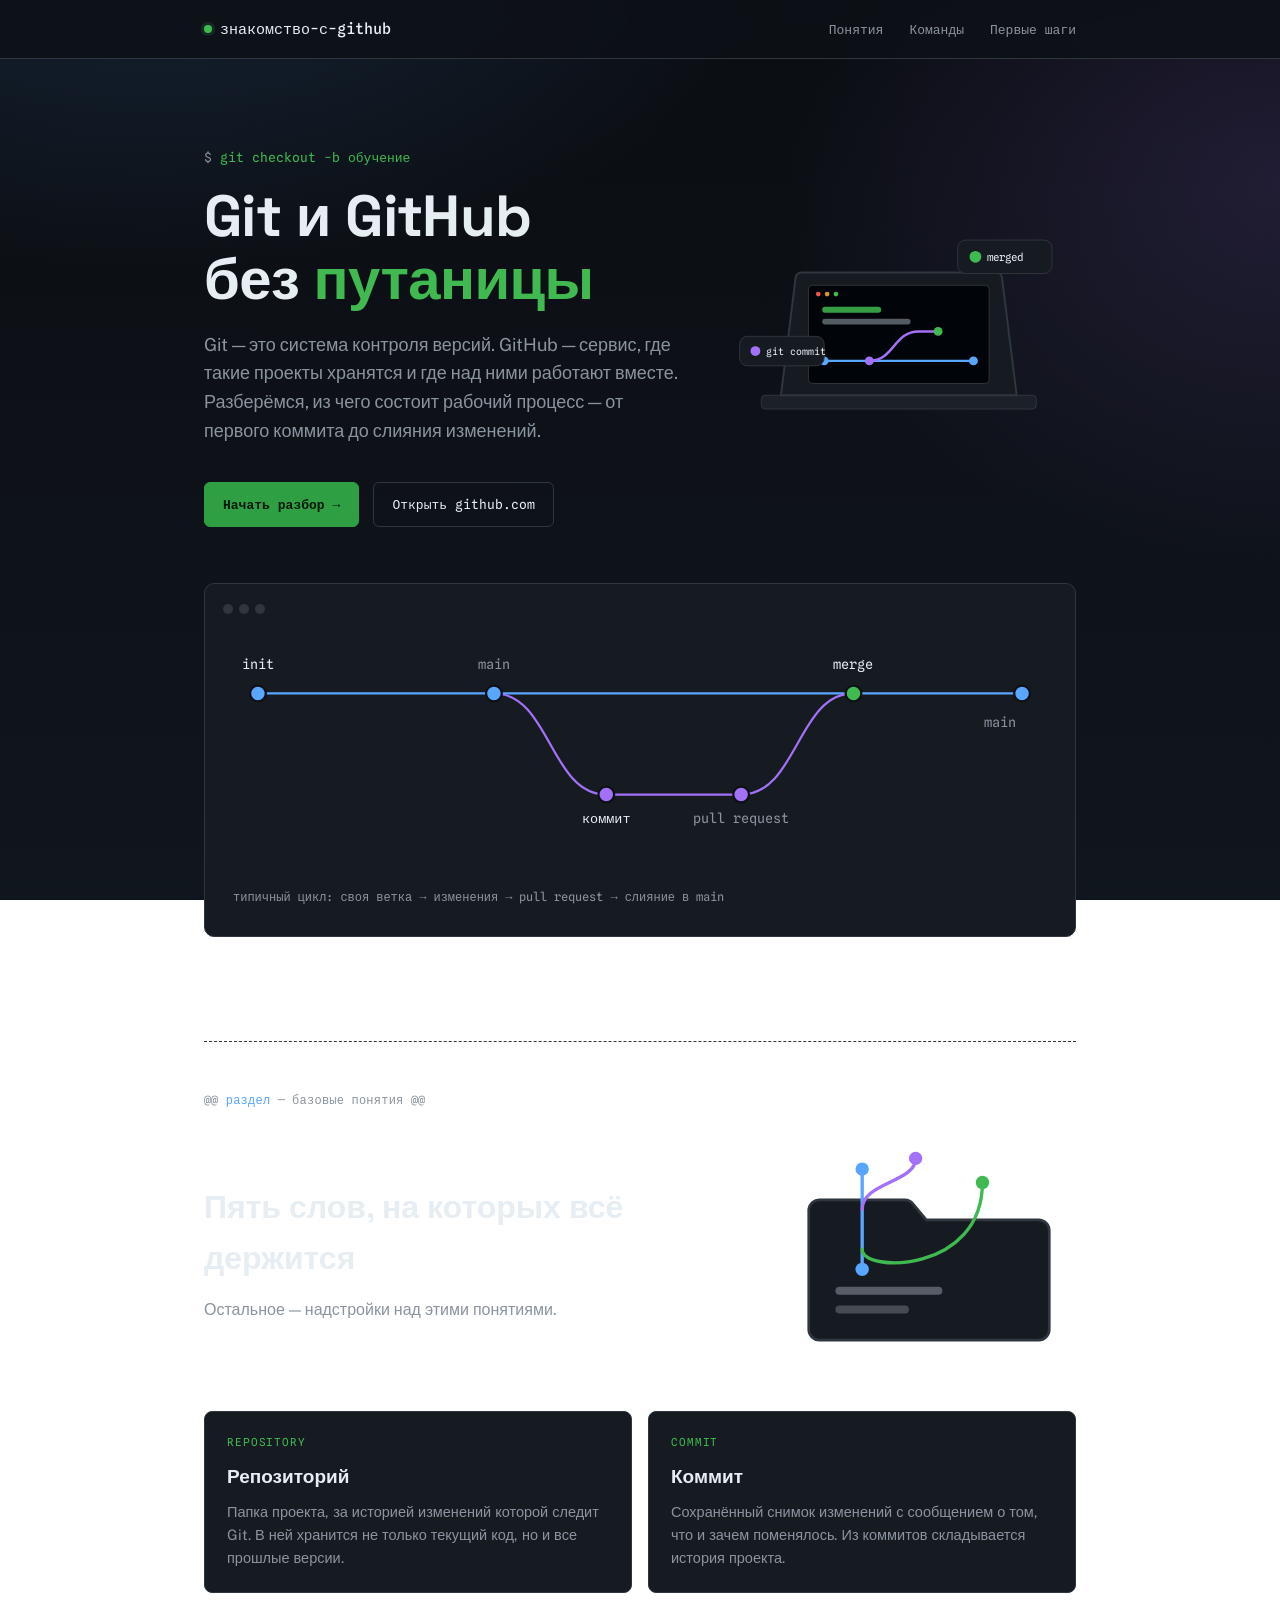
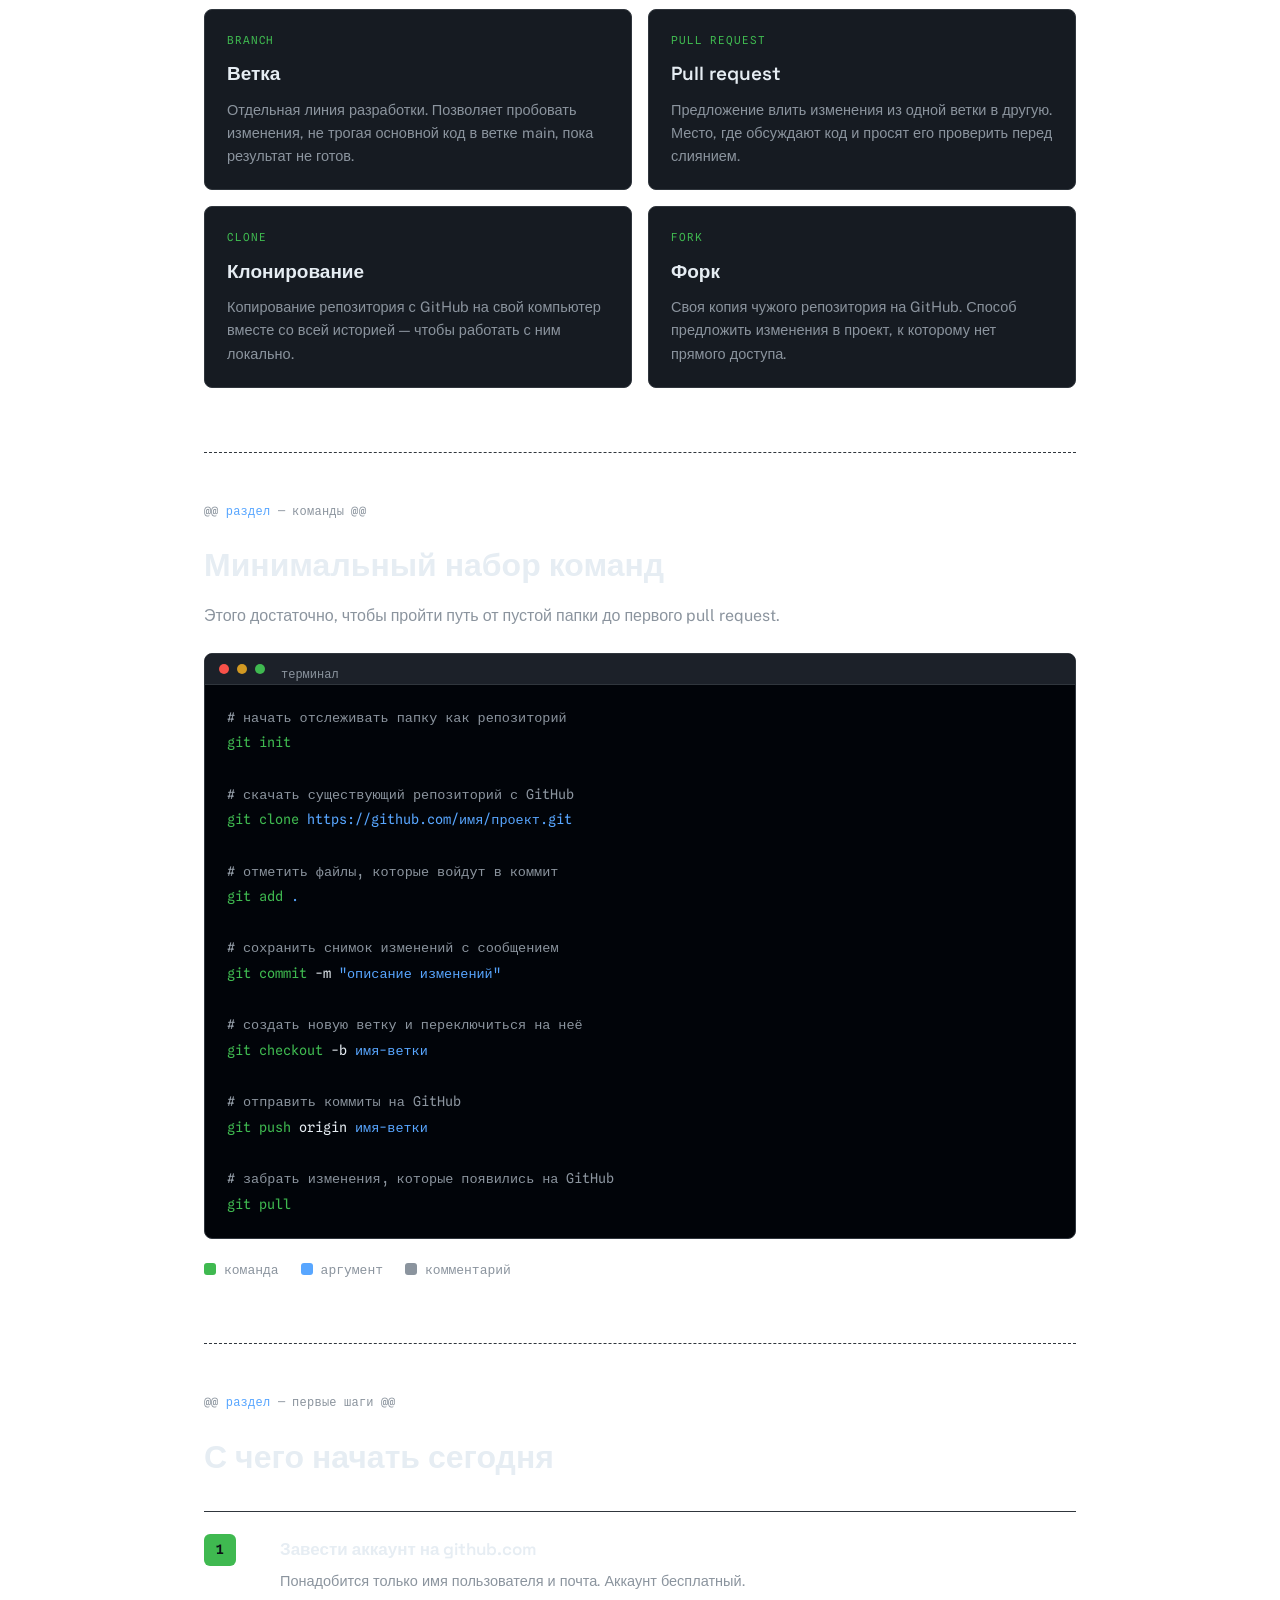
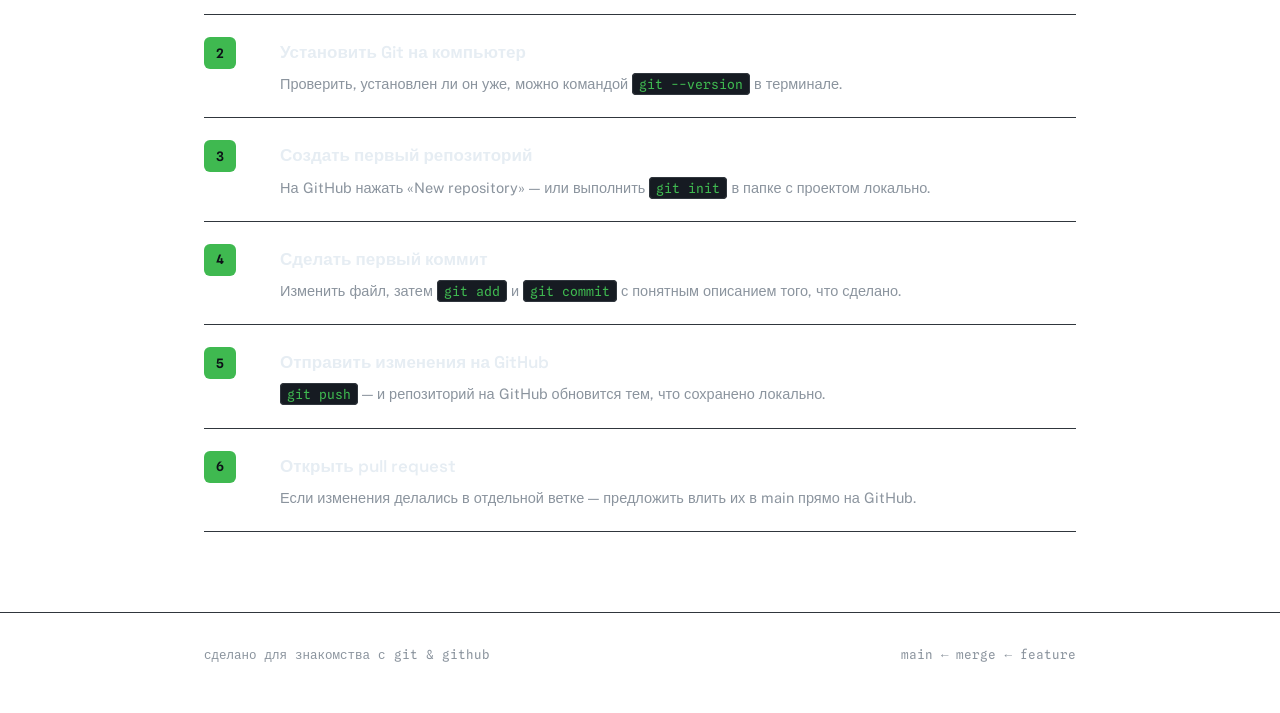
==== index.html @ be8cd232 "Add files via upload" ====
<!DOCTYPE html>
<html lang="ru">
<head>
<meta charset="UTF-8">
<meta name="viewport" content="width=device-width, initial-scale=1.0">
<title>Знакомство с GitHub</title>
<meta name="description" content="Понятное введение в Git и GitHub: репозитории, коммиты, ветки, pull request-ы и как сделать первый шаг.">
<link rel="preconnect" href="https://fonts.googleapis.com">
<link rel="preconnect" href="https://fonts.gstatic.com" crossorigin>
<link href="https://fonts.googleapis.com/css2?family=Space+Grotesk:wght@400;500;600;700&family=Public+Sans:wght@400;500;600&family=Spline+Sans+Mono:wght@400;500;600&display=swap" rel="stylesheet">
<style>
  :root{
    --bg: #0d1117;
    --surface: #161b22;
    --surface-2: #1c2129;
    --border: #30363d;
    --text: #e6edf3;
    --muted: #8b949e;
    --green: #3fb950;
    --green-dim: #2ea043;
    --red: #f85149;
    --purple: #a371f7;
    --blue: #58a6ff;
    --mono: 'Spline Sans Mono', monospace;
    --display: 'Space Grotesk', sans-serif;
    --body: 'Public Sans', sans-serif;
  }
  *{box-sizing:border-box;}
  html{scroll-behavior:smooth;}
  body{
    margin:0;
    background:
      radial-gradient(1100px 600px at 12% -10%, rgba(88,166,255,0.16), transparent 60%),
      radial-gradient(900px 700px at 100% 20%, rgba(163,113,247,0.14), transparent 55%),
      linear-gradient(180deg, #0a0d12 0%, #0d1117 40%, #10161d 100%);
    background-attachment:fixed;
    color:var(--text);
    font-family:var(--body);
    line-height:1.6;
    -webkit-font-smoothing:antialiased;
  }
  a{color:var(--blue);}
  ::selection{background:var(--purple); color:#0d1117;}

  .wrap{max-width:920px; margin:0 auto; padding:0 24px;}

  /* --- diff-hunk section divider, borrowed from real diff syntax --- */
  .hunk{
    font-family:var(--mono);
    font-size:12px;
    color:var(--muted);
    letter-spacing:0.02em;
    padding:48px 0 20px;
    border-top:1px dashed var(--border);
    margin-top:64px;
  }
  section:first-of-type .hunk{border-top:none; margin-top:0;}
  .hunk span{color:var(--blue);}

  header.top{
    position:sticky; top:0; z-index:10;
    background:rgba(13,17,23,0.85);
    backdrop-filter: blur(8px);
    border-bottom:1px solid var(--border);
  }
  header.top .wrap{
    display:flex; align-items:center; justify-content:space-between;
    padding-top:16px; padding-bottom:16px;
  }
  .logo{
    font-family:var(--mono);
    font-weight:500;
    font-size:15px;
    color:var(--text);
    display:flex; align-items:center; gap:8px;
  }
  .logo .dot{width:8px; height:8px; border-radius:50%; background:var(--green); display:inline-block; box-shadow:0 0 0 3px rgba(63,185,80,0.15);}
  nav a{
    font-family:var(--mono);
    font-size:13px;
    color:var(--muted);
    text-decoration:none;
    margin-left:22px;
  }
  nav a:hover{color:var(--text);}

  /* --- hero --- */
  .hero{padding:88px 0 40px;}
  .hero-top{
    display:grid;
    grid-template-columns:1.15fr 0.85fr;
    gap:40px;
    align-items:center;
  }
  @media (max-width:820px){
    .hero-top{grid-template-columns:1fr;}
    .hero-art{order:-1; max-width:320px; margin:0 auto 8px;}
  }
  .hero-art svg{display:block; width:100%; height:auto;}
  .float-1{animation:float 5s ease-in-out infinite;}
  .float-2{animation:float 5s ease-in-out infinite; animation-delay:-2.5s;}
  @keyframes float{0%,100%{transform:translateY(0);} 50%{transform:translateY(-8px);}}
  @media (prefers-reduced-motion: reduce){
    .float-1,.float-2{animation:none;}
  }
  .eyebrow{
    font-family:var(--mono);
    font-size:13px;
    color:var(--green);
    margin:0 0 18px;
  }
  .eyebrow::before{content:"$ "; color:var(--muted);}
  h1{
    font-family:var(--display);
    font-size:clamp(34px, 6vw, 58px);
    line-height:1.08;
    font-weight:700;
    margin:0 0 20px;
    letter-spacing:-0.01em;
  }
  h1 .hl{color:var(--green);}
  .lede{
    font-size:18px;
    color:var(--muted);
    max-width:560px;
    margin:0 0 36px;
  }
  .cta-row{display:flex; gap:14px; flex-wrap:wrap;}
  .btn{
    font-family:var(--mono);
    font-size:13px;
    padding:11px 18px;
    border-radius:6px;
    text-decoration:none;
    display:inline-block;
    border:1px solid var(--border);
  }
  .btn.primary{background:var(--green-dim); color:#04170a; border-color:var(--green-dim); font-weight:600;}
  .btn.primary:hover{background:var(--green);}
  .btn.ghost{color:var(--text);}
  .btn.ghost:hover{border-color:var(--muted);}

  /* --- signature: branch graph --- */
  .graph-card{
    margin-top:56px;
    background:var(--surface);
    border:1px solid var(--border);
    border-radius:10px;
    padding:8px 8px 0;
    overflow:hidden;
  }
  .graph-card .bar{
    display:flex; gap:6px; padding:12px 10px;
  }
  .graph-card .bar span{width:10px; height:10px; border-radius:50%; background:var(--border);}
  .graph-caption{
    font-family:var(--mono);
    font-size:12px;
    color:var(--muted);
    padding:2px 20px 18px;
  }
  svg#graph{display:block; width:100%; height:auto;}
  .node-label{font-family:var(--mono); font-size:12px; fill:var(--muted);}
  .node-label.strong{fill:var(--text);}
  .path{fill:none; stroke-width:2; stroke-linecap:round;}
  .path.main{stroke:var(--blue);}
  .path.feature{stroke:var(--purple);}
  .draw{stroke-dasharray:1000; stroke-dashoffset:1000; animation:draw 1.6s ease forwards;}
  .draw.d2{animation-delay:0.3s;}
  .draw.d3{animation-delay:0.9s;}
  @keyframes draw{to{stroke-dashoffset:0;}}
  circle.node{stroke-width:2; stroke:var(--bg);}
  circle.node.main{fill:var(--blue);}
  circle.node.feature{fill:var(--purple);}
  circle.node.merge{fill:var(--green);}

  .concepts-intro{
    display:grid;
    grid-template-columns:1.3fr 0.7fr;
    gap:32px;
    align-items:center;
  }
  @media (max-width:760px){
    .concepts-intro{grid-template-columns:1fr;}
    .concepts-art{order:-1; max-width:220px; margin:0 auto;}
  }
  .concepts-art svg{display:block; width:100%; height:auto;}
  .grid{
    display:grid;
    grid-template-columns:repeat(2, 1fr);
    gap:16px;
    margin-top:28px;
  }
  @media (max-width:640px){.grid{grid-template-columns:1fr;}}
  .card{
    background:var(--surface);
    border:1px solid var(--border);
    border-radius:8px;
    padding:22px;
  }
  .card .tag{
    font-family:var(--mono);
    font-size:11px;
    text-transform:uppercase;
    letter-spacing:0.08em;
    color:var(--green);
    margin-bottom:10px;
    display:block;
  }
  .card h3{
    font-family:var(--display);
    font-size:19px;
    margin:0 0 8px;
    font-weight:600;
  }
  .card p{color:var(--muted); font-size:14.5px; margin:0;}

  h2{
    font-family:var(--display);
    font-size:clamp(24px, 3.5vw, 32px);
    font-weight:600;
    margin:0 0 12px;
  }
  .section-intro{color:var(--muted); max-width:600px; margin:0 0 8px;}

  /* --- terminal cheat sheet --- */
  .term{
    background:#010409;
    border:1px solid var(--border);
    border-radius:8px;
    margin-top:24px;
    overflow:hidden;
  }
  .term .term-bar{
    display:flex; align-items:center; gap:8px;
    padding:10px 14px;
    border-bottom:1px solid var(--border);
    background:var(--surface-2);
  }
  .term .term-bar span{width:10px;height:10px;border-radius:50%;}
  .term .term-bar span:nth-child(1){background:#f85149;}
  .term .term-bar span:nth-child(2){background:#d29922;}
  .term .term-bar span:nth-child(3){background:#3fb950;}
  .term-bar .fname{font-family:var(--mono); font-size:12px; color:var(--muted); margin-left:8px;}
  .term pre{
    margin:0; padding:20px 22px;
    font-family:var(--mono);
    font-size:13.5px;
    overflow-x:auto;
    line-height:1.9;
  }
  .c-cmd{color:var(--green);}
  .c-arg{color:var(--blue);}
  .c-cmt{color:var(--muted);}

  /* --- workflow steps --- */
  .steps{margin-top:28px; display:flex; flex-direction:column; gap:0;}
  .step{
    display:grid;
    grid-template-columns:56px 1fr;
    gap:20px;
    padding:22px 0;
    border-top:1px solid var(--border);
  }
  .step:last-child{border-bottom:1px solid var(--border);}
  .step .num{
    font-family:var(--mono);
    font-size:13px;
    color:var(--bg);
    background:var(--green);
    width:32px; height:32px;
    border-radius:6px;
    display:flex; align-items:center; justify-content:center;
    font-weight:600;
  }
  .step h4{margin:2px 0 6px; font-family:var(--display); font-size:17px; font-weight:600;}
  .step p{margin:0; color:var(--muted); font-size:14.5px;}
  .step code{font-family:var(--mono); background:var(--surface); border:1px solid var(--border); padding:2px 6px; border-radius:4px; color:var(--green); font-size:13px;}

  /* --- diff legend --- */
  .legend{display:flex; gap:22px; flex-wrap:wrap; margin-top:20px;}
  .legend .item{display:flex; align-items:center; gap:8px; font-family:var(--mono); font-size:13px; color:var(--muted);}
  .legend .swatch{width:12px; height:12px; border-radius:3px;}

  footer{
    border-top:1px solid var(--border);
    margin-top:80px;
    padding:32px 0 48px;
  }
  footer .wrap{display:flex; justify-content:space-between; align-items:center; flex-wrap:wrap; gap:12px;}
  footer p{font-family:var(--mono); font-size:12.5px; color:var(--muted); margin:0;}

  @media (prefers-reduced-motion: reduce){
    .draw{animation:none; stroke-dashoffset:0;}
  }
</style>
</head>
<body>

<header class="top">
  <div class="wrap">
    <div class="logo"><span class="dot"></span>знакомство-с-github</div>
    <nav>
      <a href="#concepts">Понятия</a>
      <a href="#commands">Команды</a>
      <a href="#steps">Первые шаги</a>
    </nav>
  </div>
</header>

<main class="wrap">

  <section class="hero">
    <div class="hero-top">
      <div>
        <p class="eyebrow">git checkout -b обучение</p>
        <h1>Git и GitHub<br>без <span class="hl">путаницы</span></h1>
        <p class="lede">Git — это система контроля версий. GitHub — сервис, где такие проекты хранятся и где над ними работают вместе. Разберёмся, из чего состоит рабочий процесс — от первого коммита до слияния изменений.</p>
        <div class="cta-row">
          <a class="btn primary" href="#concepts">Начать разбор →</a>
          <a class="btn ghost" href="https://github.com" target="_blank" rel="noopener">Открыть github.com</a>
        </div>
      </div>

      <div class="hero-art">
        <svg viewBox="0 0 360 300" xmlns="http://www.w3.org/2000/svg">
          <!-- laptop base -->
          <rect x="40" y="210" width="280" height="14" rx="4" fill="#1c2129" stroke="#30363d"/>
          <path d="M 60 210 L 75 90 A 6 6 0 0 1 81 85 L 279 85 A 6 6 0 0 1 285 90 L 300 210 Z" fill="#161b22" stroke="#30363d" stroke-width="2"/>
          <!-- screen -->
          <rect x="88" y="98" width="184" height="100" rx="4" fill="#010409" stroke="#30363d"/>
          <!-- terminal dots -->
          <circle cx="98" cy="107" r="2.4" fill="#f85149"/>
          <circle cx="107" cy="107" r="2.4" fill="#d29922"/>
          <circle cx="116" cy="107" r="2.4" fill="#3fb950"/>
          <!-- mini branch graph on screen -->
          <g class="float-1">
            <path d="M 104 175 L 256 175" stroke="#58a6ff" stroke-width="2.5" fill="none" stroke-linecap="round"/>
            <path d="M 150 175 C 175 175, 175 145, 200 145 L 220 145" stroke="#a371f7" stroke-width="2.5" fill="none" stroke-linecap="round"/>
            <circle cx="104" cy="175" r="4.5" fill="#58a6ff"/>
            <circle cx="150" cy="175" r="4.5" fill="#a371f7"/>
            <circle cx="220" cy="145" r="4.5" fill="#3fb950"/>
            <circle cx="256" cy="175" r="4.5" fill="#58a6ff"/>
          </g>
          <rect x="102" y="120" width="60" height="6" rx="3" fill="#3fb950" opacity="0.85"/>
          <rect x="102" y="132" width="90" height="6" rx="3" fill="#8b949e" opacity="0.6"/>
          <!-- floating PR badge -->
          <g class="float-2">
            <rect x="240" y="52" width="96" height="34" rx="8" fill="#161b22" stroke="#30363d"/>
            <circle cx="258" cy="69" r="6" fill="#3fb950"/>
            <text x="270" y="73" font-family="Spline Sans Mono, monospace" font-size="11" fill="#e6edf3">merged</text>
          </g>
          <!-- floating commit badge -->
          <g class="float-1">
            <rect x="18" y="150" width="86" height="30" rx="8" fill="#161b22" stroke="#30363d"/>
            <circle cx="34" cy="165" r="5" fill="#a371f7"/>
            <text x="45" y="169" font-family="Spline Sans Mono, monospace" font-size="10" fill="#e6edf3">git commit</text>
          </g>
        </svg>
      </div>
    </div>

    <div class="graph-card">
      <div class="bar"><span></span><span></span><span></span></div>
      <svg id="graph" viewBox="0 0 760 220" xmlns="http://www.w3.org/2000/svg">
        <path class="path main draw" d="M 40 60 L 720 60" />
        <path class="path feature draw d2" d="M 250 60 C 300 60, 300 150, 350 150 L 470 150" />
        <path class="path feature draw d3" d="M 470 150 C 520 150, 520 60, 570 60" />

        <circle class="node main" cx="40" cy="60" r="7"/>
        <text x="40" y="38" text-anchor="middle" class="node-label strong">init</text>

        <circle class="node main" cx="250" cy="60" r="7"/>
        <text x="250" y="38" text-anchor="middle" class="node-label">main</text>

        <circle class="node feature" cx="350" cy="150" r="7"/>
        <text x="350" y="175" text-anchor="middle" class="node-label strong">коммит</text>

        <circle class="node feature" cx="470" cy="150" r="7"/>
        <text x="470" y="175" text-anchor="middle" class="node-label">pull request</text>

        <circle class="node merge" cx="570" cy="60" r="7"/>
        <text x="570" y="38" text-anchor="middle" class="node-label strong">merge</text>

        <circle class="node main" cx="720" cy="60" r="7"/>
        <text x="700" y="90" text-anchor="middle" class="node-label">main</text>
      </svg>
      <p class="graph-caption">типичный цикл: своя ветка → изменения → pull request → слияние в main</p>
    </div>
  </section>

  <section id="concepts">
    <div class="hunk">@@ <span>раздел</span> — базовые понятия @@</div>
    <div class="concepts-intro">
      <div>
        <h2>Пять слов, на которых всё держится</h2>
        <p class="section-intro">Остальное — надстройки над этими понятиями.</p>
      </div>
      <div class="concepts-art">
        <svg viewBox="0 0 220 190" xmlns="http://www.w3.org/2000/svg">
          <!-- repo folder -->
          <path d="M 20 60 L 20 150 A 8 8 0 0 0 28 158 L 192 158 A 8 8 0 0 0 200 150 L 200 76 A 8 8 0 0 0 192 68 L 108 68 L 98 56 A 8 8 0 0 0 92 53 L 28 53 A 8 8 0 0 0 20 60 Z" fill="#161b22" stroke="#30363d" stroke-width="2"/>
          <!-- branch lines coming out of folder -->
          <path d="M 60 105 L 60 30" stroke="#58a6ff" stroke-width="2.5" fill="none" stroke-linecap="round"/>
          <path d="M 60 60 C 60 40, 100 40, 100 22" stroke="#a371f7" stroke-width="2.5" fill="none" stroke-linecap="round"/>
          <path d="M 60 90 C 60 108, 150 108, 150 40" stroke="#3fb950" stroke-width="2.5" fill="none" stroke-linecap="round"/>
          <circle cx="60" cy="105" r="5" fill="#58a6ff"/>
          <circle cx="60" cy="30" r="5" fill="#58a6ff"/>
          <circle cx="100" cy="22" r="5" fill="#a371f7"/>
          <circle cx="150" cy="40" r="5" fill="#3fb950"/>
          <!-- little file lines inside folder -->
          <rect x="40" y="118" width="80" height="6" rx="3" fill="#8b949e" opacity="0.55"/>
          <rect x="40" y="132" width="55" height="6" rx="3" fill="#8b949e" opacity="0.4"/>
        </svg>
      </div>
    </div>
    <div class="grid">
      <div class="card">
        <span class="tag">repository</span>
        <h3>Репозиторий</h3>
        <p>Папка проекта, за историей изменений которой следит Git. В ней хранится не только текущий код, но и все прошлые версии.</p>
      </div>
      <div class="card">
        <span class="tag">commit</span>
        <h3>Коммит</h3>
        <p>Сохранённый снимок изменений с сообщением о том, что и зачем поменялось. Из коммитов складывается история проекта.</p>
      </div>
      <div class="card">
        <span class="tag">branch</span>
        <h3>Ветка</h3>
        <p>Отдельная линия разработки. Позволяет пробовать изменения, не трогая основной код в ветке main, пока результат не готов.</p>
      </div>
      <div class="card">
        <span class="tag">pull request</span>
        <h3>Pull request</h3>
        <p>Предложение влить изменения из одной ветки в другую. Место, где обсуждают код и просят его проверить перед слиянием.</p>
      </div>
      <div class="card">
        <span class="tag">clone</span>
        <h3>Клонирование</h3>
        <p>Копирование репозитория с GitHub на свой компьютер вместе со всей историей — чтобы работать с ним локально.</p>
      </div>
      <div class="card">
        <span class="tag">fork</span>
        <h3>Форк</h3>
        <p>Своя копия чужого репозитория на GitHub. Способ предложить изменения в проект, к которому нет прямого доступа.</p>
      </div>
    </div>
  </section>

  <section id="commands">
    <div class="hunk">@@ <span>раздел</span> — команды @@</div>
    <h2>Минимальный набор команд</h2>
    <p class="section-intro">Этого достаточно, чтобы пройти путь от пустой папки до первого pull request.</p>

    <div class="term">
      <div class="term-bar"><span></span><span></span><span></span><span class="fname">терминал</span></div>
      <pre><span class="c-cmt"># начать отслеживать папку как репозиторий</span>
<span class="c-cmd">git init</span>

<span class="c-cmt"># скачать существующий репозиторий с GitHub</span>
<span class="c-cmd">git clone</span> <span class="c-arg">https://github.com/имя/проект.git</span>

<span class="c-cmt"># отметить файлы, которые войдут в коммит</span>
<span class="c-cmd">git add</span> <span class="c-arg">.</span>

<span class="c-cmt"># сохранить снимок изменений с сообщением</span>
<span class="c-cmd">git commit</span> -m <span class="c-arg">"описание изменений"</span>

<span class="c-cmt"># создать новую ветку и переключиться на неё</span>
<span class="c-cmd">git checkout</span> -b <span class="c-arg">имя-ветки</span>

<span class="c-cmt"># отправить коммиты на GitHub</span>
<span class="c-cmd">git push</span> origin <span class="c-arg">имя-ветки</span>

<span class="c-cmt"># забрать изменения, которые появились на GitHub</span>
<span class="c-cmd">git pull</span></pre>
    </div>

    <div class="legend">
      <div class="item"><span class="swatch" style="background:var(--green)"></span>команда</div>
      <div class="item"><span class="swatch" style="background:var(--blue)"></span>аргумент</div>
      <div class="item"><span class="swatch" style="background:var(--muted)"></span>комментарий</div>
    </div>
  </section>

  <section id="steps">
    <div class="hunk">@@ <span>раздел</span> — первые шаги @@</div>
    <h2>С чего начать сегодня</h2>
    <div class="steps">
      <div class="step">
        <div class="num">1</div>
        <div><h4>Завести аккаунт на github.com</h4><p>Понадобится только имя пользователя и почта. Аккаунт бесплатный.</p></div>
      </div>
      <div class="step">
        <div class="num">2</div>
        <div><h4>Установить Git на компьютер</h4><p>Проверить, установлен ли он уже, можно командой <code>git --version</code> в терминале.</p></div>
      </div>
      <div class="step">
        <div class="num">3</div>
        <div><h4>Создать первый репозиторий</h4><p>На GitHub нажать «New repository» — или выполнить <code>git init</code> в папке с проектом локально.</p></div>
      </div>
      <div class="step">
        <div class="num">4</div>
        <div><h4>Сделать первый коммит</h4><p>Изменить файл, затем <code>git add</code> и <code>git commit</code> с понятным описанием того, что сделано.</p></div>
      </div>
      <div class="step">
        <div class="num">5</div>
        <div><h4>Отправить изменения на GitHub</h4><p><code>git push</code> — и репозиторий на GitHub обновится тем, что сохранено локально.</p></div>
      </div>
      <div class="step">
        <div class="num">6</div>
        <div><h4>Открыть pull request</h4><p>Если изменения делались в отдельной ветке — предложить влить их в main прямо на GitHub.</p></div>
      </div>
    </div>
  </section>

</main>

<footer>
  <div class="wrap">
    <p>сделано для знакомства с git &amp; github</p>
    <p>main ← merge ← feature</p>
  </div>
</footer>

</body>
</html>
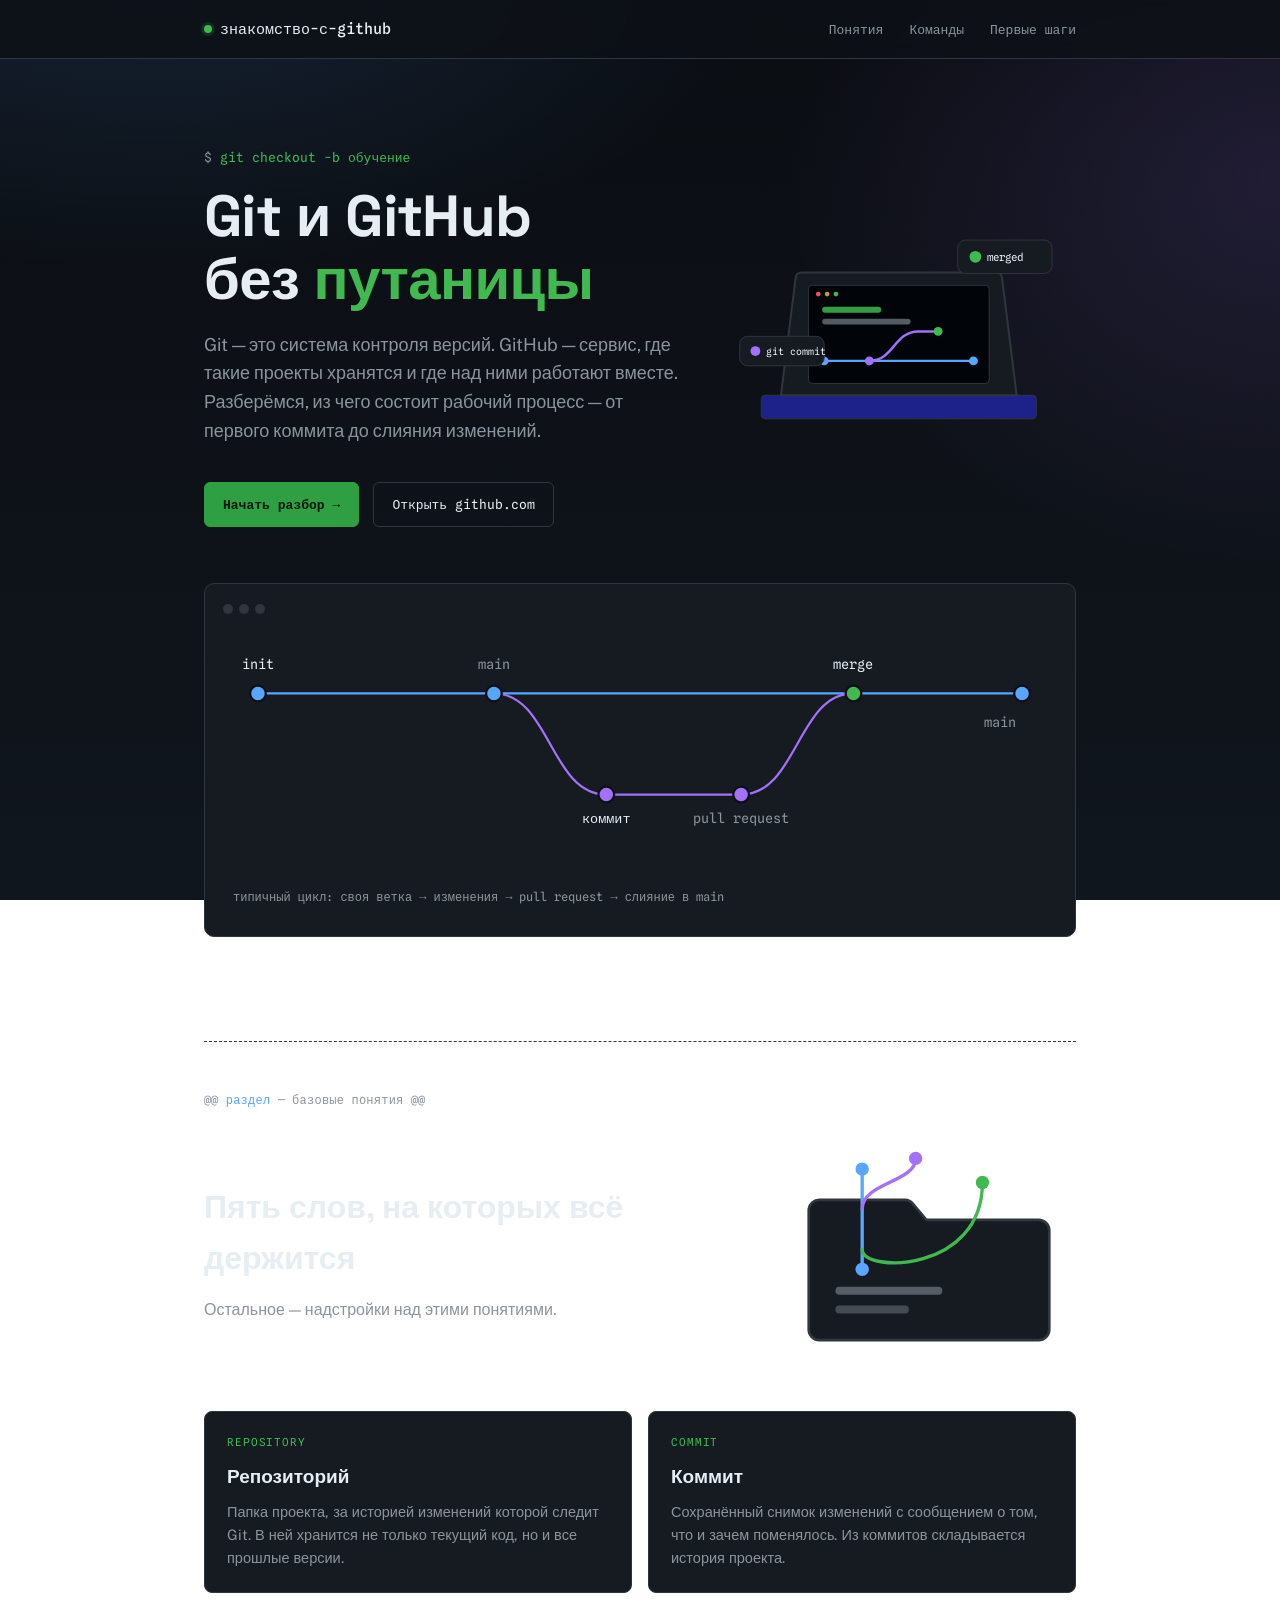
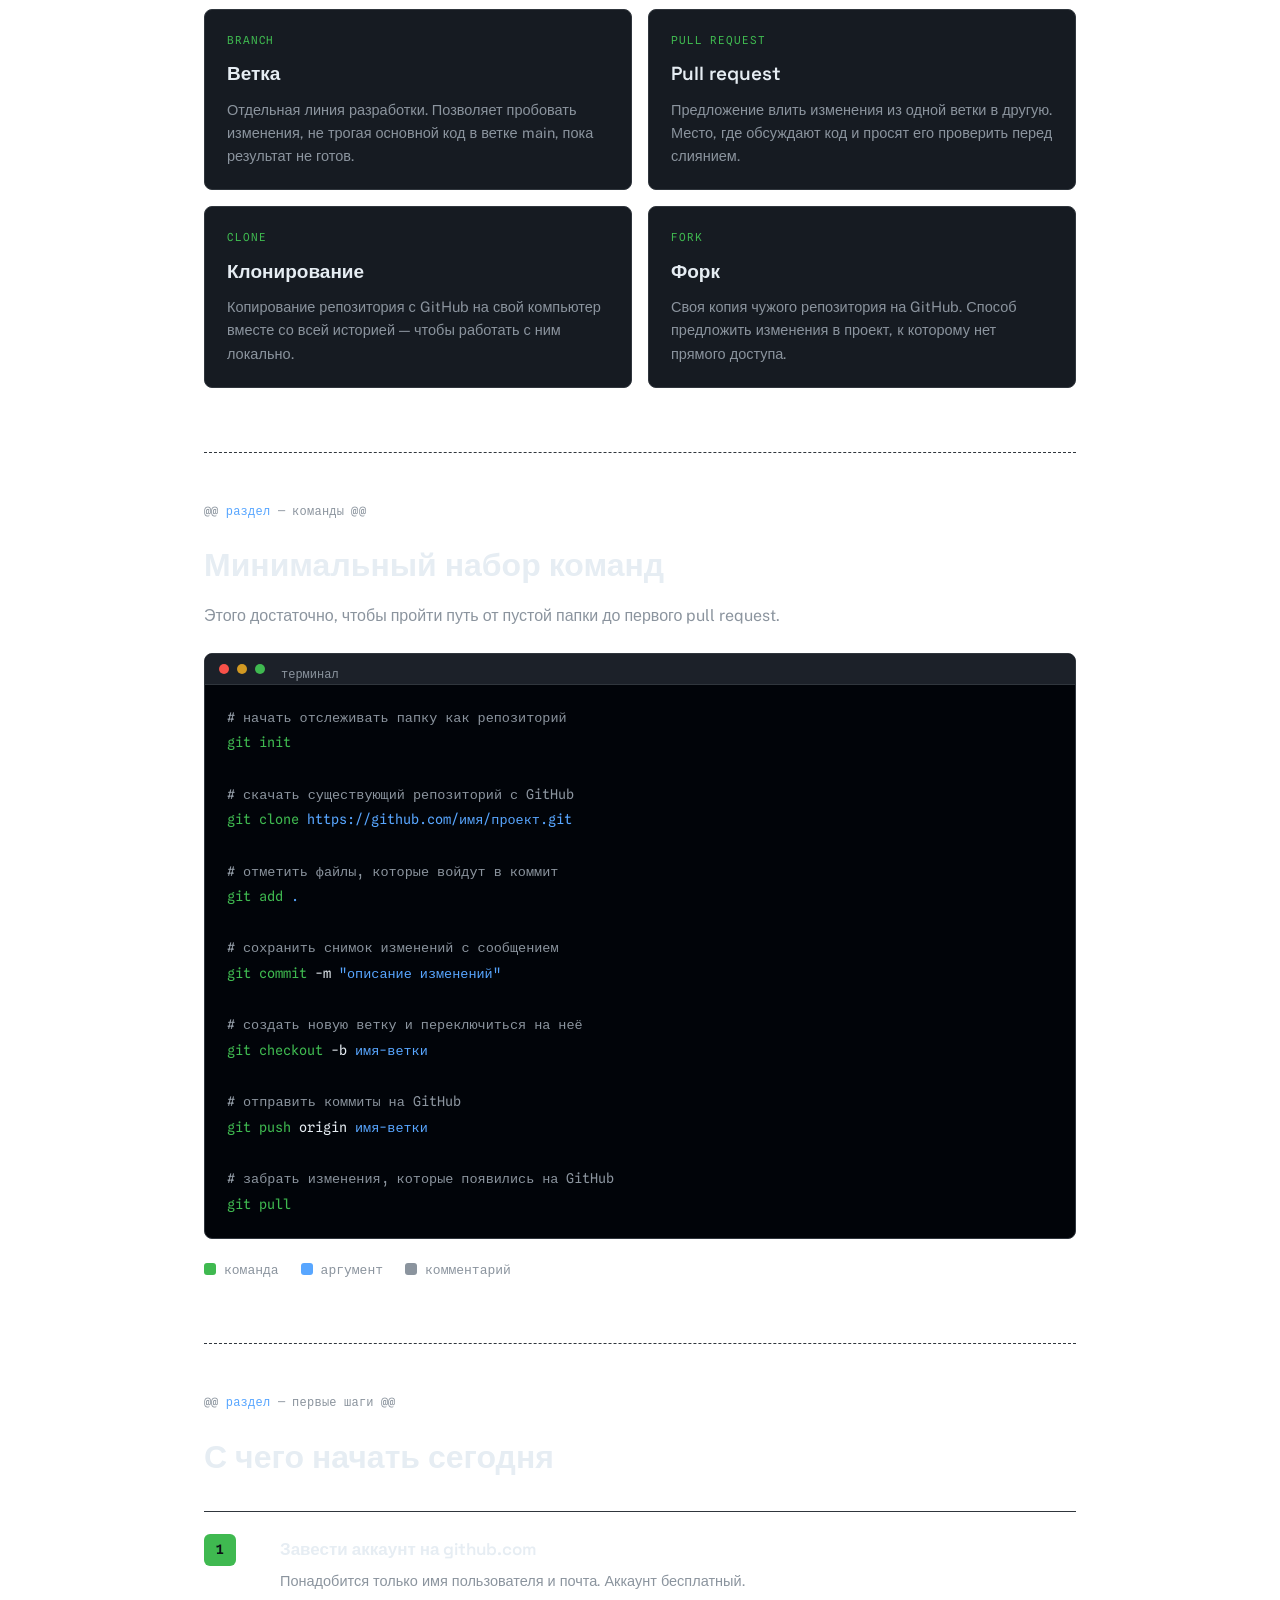
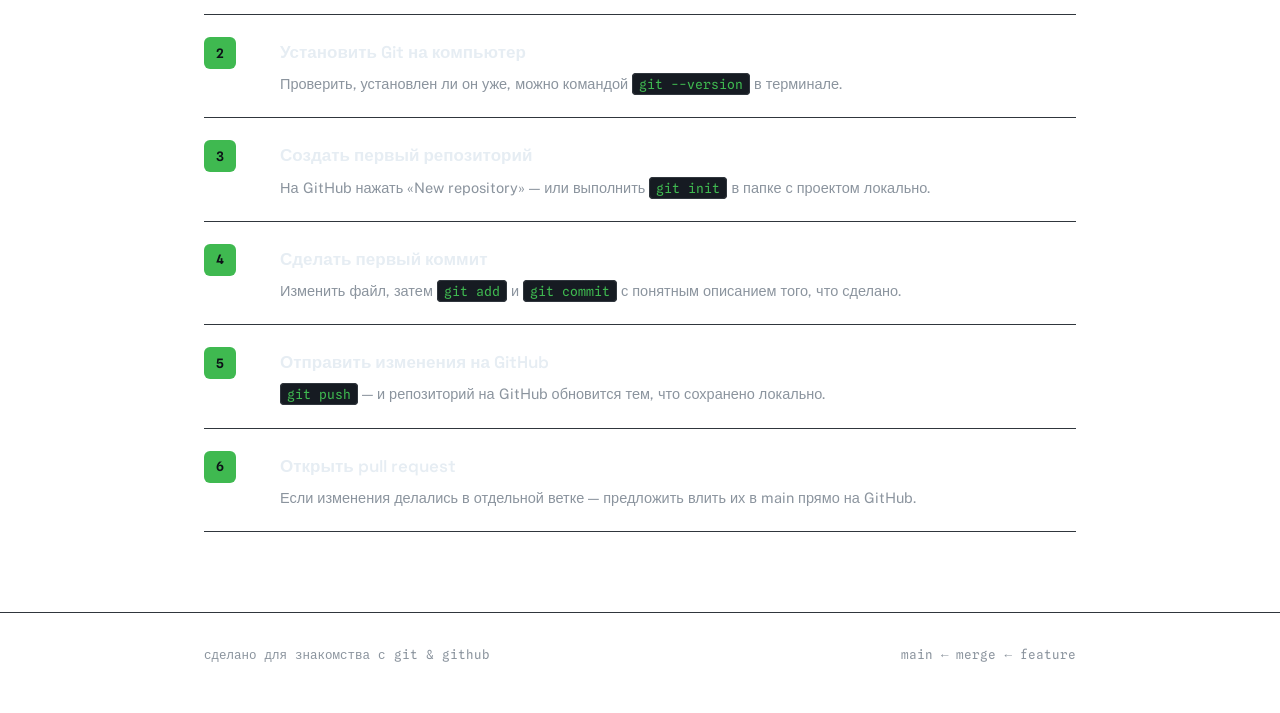
==== commit bf82d44b: "Change laptop base rectangle height and color" ====
--- a/index.html
+++ b/index.html
@@ -325,7 +325,7 @@
       <div class="hero-art">
         <svg viewBox="0 0 360 300" xmlns="http://www.w3.org/2000/svg">
           <!-- laptop base -->
-          <rect x="40" y="210" width="280" height="14" rx="4" fill="#1c2129" stroke="#30363d"/>
+          <rect x="40" y="210" width="280" height="24" rx="4" fill="#1c2289" stroke="#30353d"/>
           <path d="M 60 210 L 75 90 A 6 6 0 0 1 81 85 L 279 85 A 6 6 0 0 1 285 90 L 300 210 Z" fill="#161b22" stroke="#30363d" stroke-width="2"/>
           <!-- screen -->
           <rect x="88" y="98" width="184" height="100" rx="4" fill="#010409" stroke="#30363d"/>
